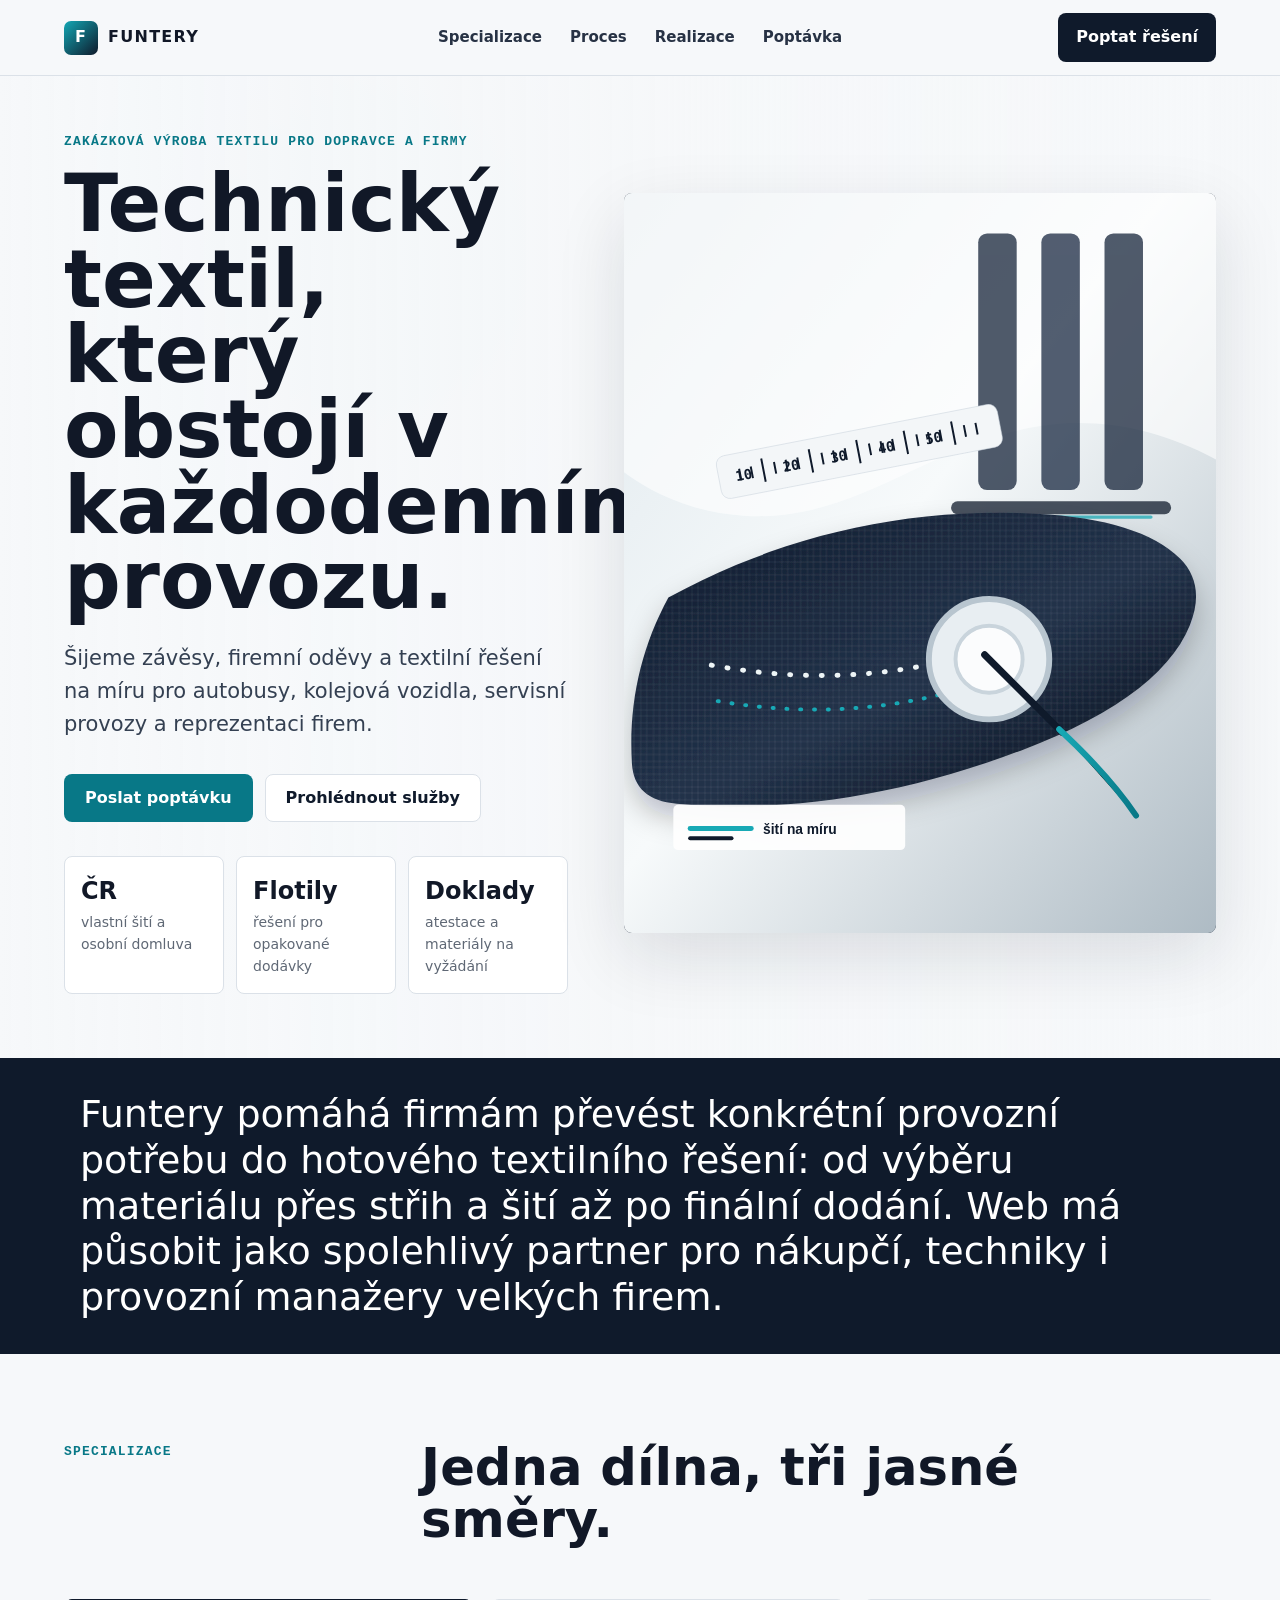
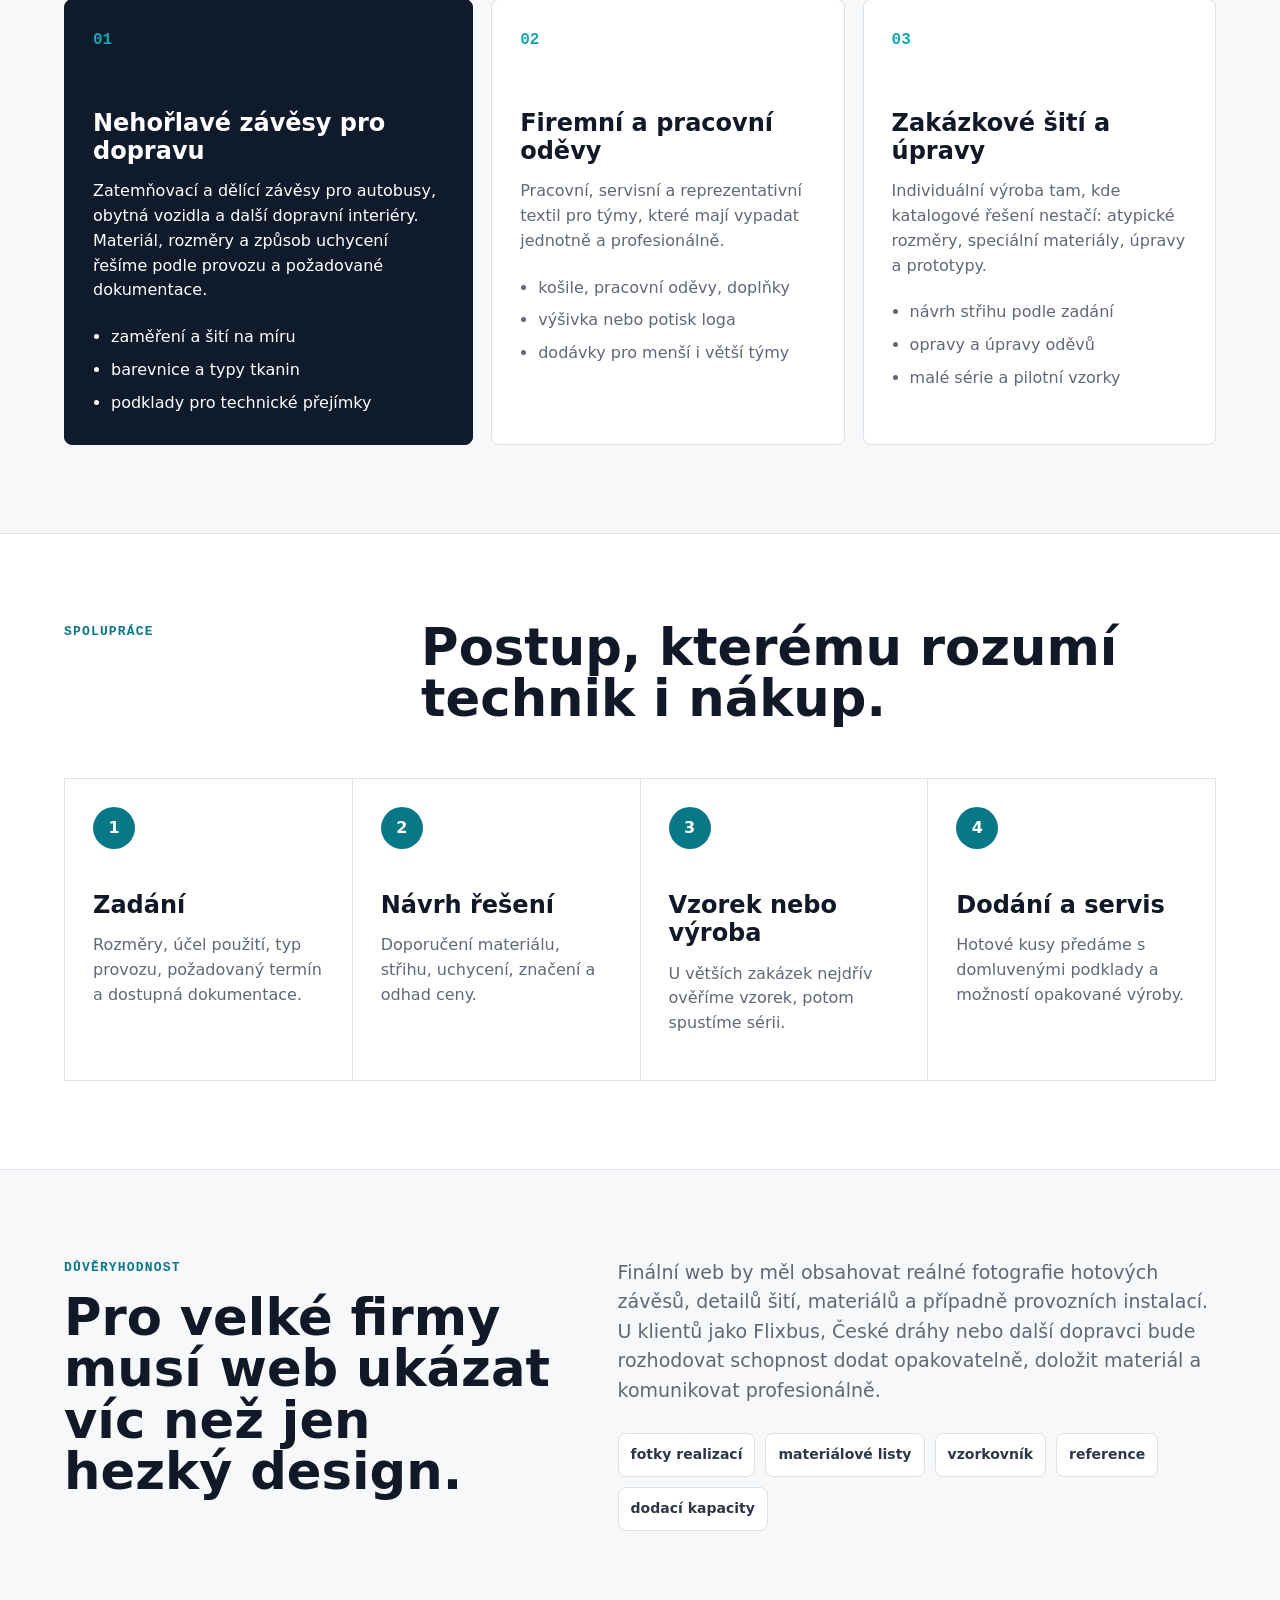
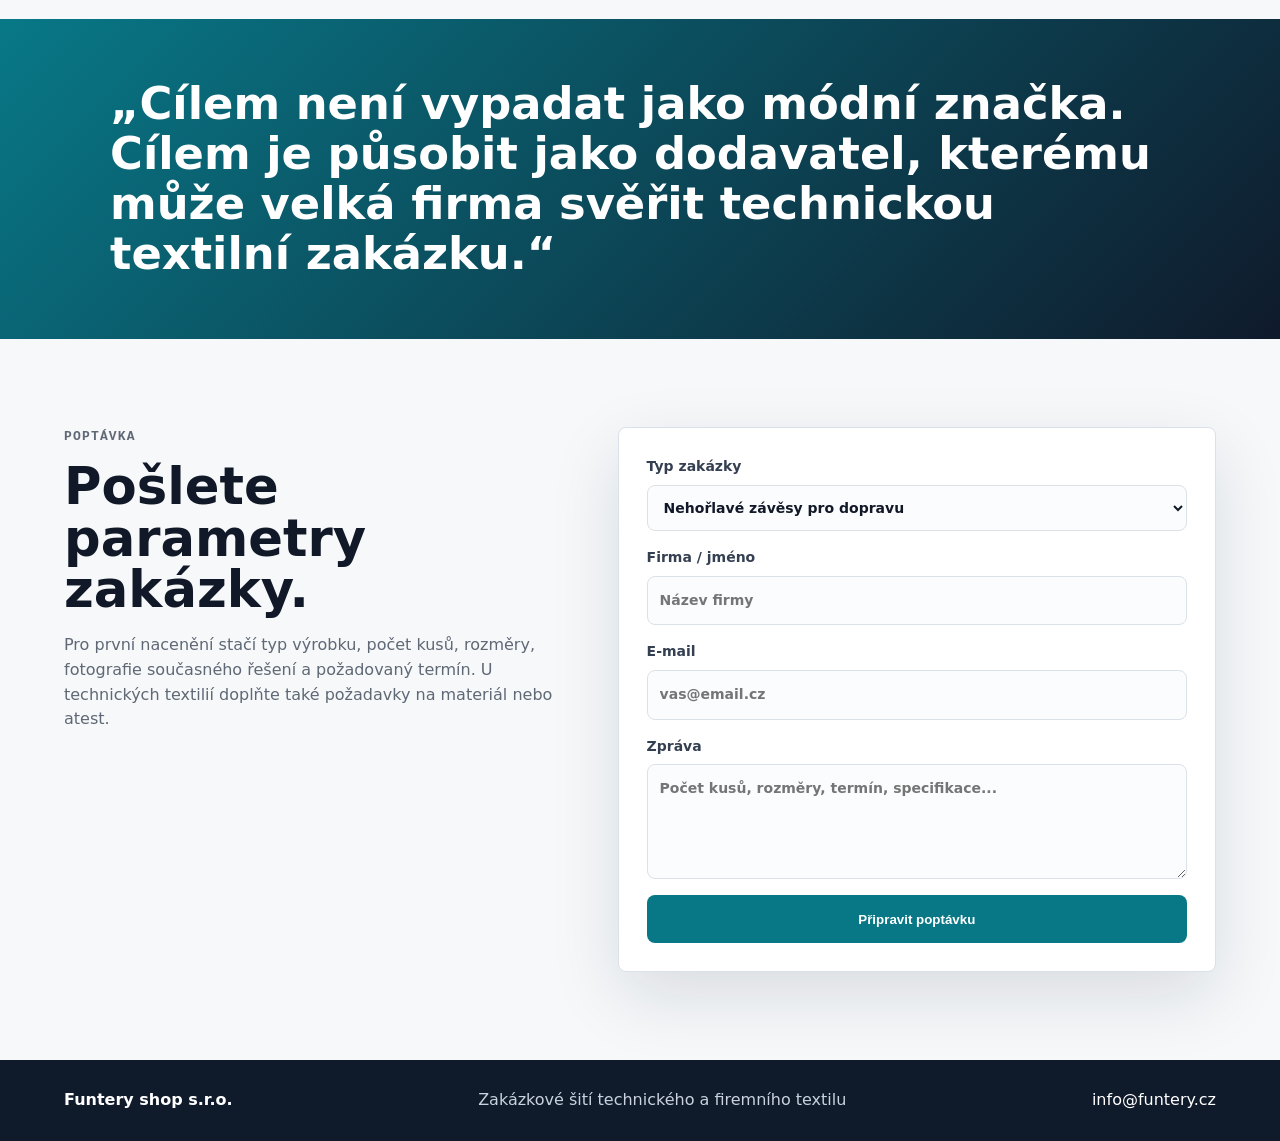
==== index.html @ 542aa6bf "Initial Funtery website prototype" ====
<!doctype html>
<html lang="cs">
  <head>
    <meta charset="utf-8">
    <meta name="viewport" content="width=device-width, initial-scale=1">
    <title>Funtery | Zakázkové šití technického textilu</title>
    <meta name="description" content="Zakázkové šití technického a firemního textilu pro dopravu, provozy a reprezentaci firem. Nehořlavé závěsy, pracovní oděvy, šití na míru a dokumentace k zakázkám.">
    <link rel="stylesheet" href="styles.css">
  </head>
  <body>
    <header class="site-header">
      <a class="brand" href="#top" aria-label="Funtery domů">
        <span class="brand-mark">F</span>
        <span>Funtery</span>
      </a>
      <nav class="nav" aria-label="Hlavní navigace">
        <a href="#specializace">Specializace</a>
        <a href="#proces">Proces</a>
        <a href="#realizace">Realizace</a>
        <a href="#poptavka">Poptávka</a>
      </nav>
      <a class="header-cta" href="#poptavka">Poptat řešení</a>
    </header>

    <main id="top">
      <section class="hero">
        <div class="hero-copy">
          <p class="eyebrow">Zakázková výroba textilu pro dopravce a firmy</p>
          <h1>Technický textil, který obstojí v každodenním provozu.</h1>
          <p class="lead">
            Šijeme závěsy, firemní oděvy a textilní řešení na míru pro autobusy,
            kolejová vozidla, servisní provozy a reprezentaci firem.
          </p>
          <div class="hero-actions">
            <a class="button primary" href="#poptavka">Poslat poptávku</a>
            <a class="button secondary" href="#specializace">Prohlédnout služby</a>
          </div>
          <dl class="proof-strip" aria-label="Hlavní výhody">
            <div>
              <dt>ČR</dt>
              <dd>vlastní šití a osobní domluva</dd>
            </div>
            <div>
              <dt>Flotily</dt>
              <dd>řešení pro opakované dodávky</dd>
            </div>
            <div>
              <dt>Doklady</dt>
              <dd>atestace a materiály na vyžádání</dd>
            </div>
          </dl>
        </div>
        <div class="hero-media" aria-label="Šití technického textilu">
          <img src="assets/hero-technical-textiles.svg" alt="Profesionální šití technického textilu pro dopravní interiéry">
        </div>
      </section>

      <section class="intro">
        <p>
          Funtery pomáhá firmám převést konkrétní provozní potřebu do hotového
          textilního řešení: od výběru materiálu přes střih a šití až po finální
          dodání. Web má působit jako spolehlivý partner pro nákupčí, techniky i
          provozní manažery velkých firem.
        </p>
      </section>

      <section class="section" id="specializace">
        <div class="section-heading">
          <p class="eyebrow">Specializace</p>
          <h2>Jedna dílna, tři jasné směry.</h2>
        </div>
        <div class="service-grid">
          <article class="service-card featured">
            <span class="card-number">01</span>
            <h3>Nehořlavé závěsy pro dopravu</h3>
            <p>
              Zatemňovací a dělící závěsy pro autobusy, obytná vozidla a další
              dopravní interiéry. Materiál, rozměry a způsob uchycení řešíme podle
              provozu a požadované dokumentace.
            </p>
            <ul>
              <li>zaměření a šití na míru</li>
              <li>barevnice a typy tkanin</li>
              <li>podklady pro technické přejímky</li>
            </ul>
          </article>
          <article class="service-card">
            <span class="card-number">02</span>
            <h3>Firemní a pracovní oděvy</h3>
            <p>
              Pracovní, servisní a reprezentativní textil pro týmy, které mají
              vypadat jednotně a profesionálně.
            </p>
            <ul>
              <li>košile, pracovní oděvy, doplňky</li>
              <li>výšivka nebo potisk loga</li>
              <li>dodávky pro menší i větší týmy</li>
            </ul>
          </article>
          <article class="service-card">
            <span class="card-number">03</span>
            <h3>Zakázkové šití a úpravy</h3>
            <p>
              Individuální výroba tam, kde katalogové řešení nestačí: atypické
              rozměry, speciální materiály, úpravy a prototypy.
            </p>
            <ul>
              <li>návrh střihu podle zadání</li>
              <li>opravy a úpravy oděvů</li>
              <li>malé série a pilotní vzorky</li>
            </ul>
          </article>
        </div>
      </section>

      <section class="section process-section" id="proces">
        <div class="section-heading">
          <p class="eyebrow">Spolupráce</p>
          <h2>Postup, kterému rozumí technik i nákup.</h2>
        </div>
        <div class="process">
          <div>
            <span>1</span>
            <h3>Zadání</h3>
            <p>Rozměry, účel použití, typ provozu, požadovaný termín a dostupná dokumentace.</p>
          </div>
          <div>
            <span>2</span>
            <h3>Návrh řešení</h3>
            <p>Doporučení materiálu, střihu, uchycení, značení a odhad ceny.</p>
          </div>
          <div>
            <span>3</span>
            <h3>Vzorek nebo výroba</h3>
            <p>U větších zakázek nejdřív ověříme vzorek, potom spustíme sérii.</p>
          </div>
          <div>
            <span>4</span>
            <h3>Dodání a servis</h3>
            <p>Hotové kusy předáme s domluvenými podklady a možností opakované výroby.</p>
          </div>
        </div>
      </section>

      <section class="section split" id="realizace">
        <div>
          <p class="eyebrow">Důvěryhodnost</p>
          <h2>Pro velké firmy musí web ukázat víc než jen hezký design.</h2>
        </div>
        <div class="credibility-list">
          <p>
            Finální web by měl obsahovat reálné fotografie hotových závěsů,
            detailů šití, materiálů a případně provozních instalací. U klientů jako
            Flixbus, České dráhy nebo další dopravci bude rozhodovat schopnost
            dodat opakovatelně, doložit materiál a komunikovat profesionálně.
          </p>
          <div class="badges" aria-label="Navržené důkazní prvky">
            <span>fotky realizací</span>
            <span>materiálové listy</span>
            <span>vzorkovník</span>
            <span>reference</span>
            <span>dodací kapacity</span>
          </div>
        </div>
      </section>

      <section class="quote-band">
        <p>„Cílem není vypadat jako módní značka. Cílem je působit jako dodavatel, kterému může velká firma svěřit technickou textilní zakázku.“</p>
      </section>

      <section class="section contact-section" id="poptavka">
        <div>
          <p class="eyebrow">Poptávka</p>
          <h2>Pošlete parametry zakázky.</h2>
          <p>
            Pro první nacenění stačí typ výrobku, počet kusů, rozměry, fotografie
            současného řešení a požadovaný termín. U technických textilií doplňte
            také požadavky na materiál nebo atest.
          </p>
        </div>
        <form class="inquiry-form">
          <label>
            Typ zakázky
            <select>
              <option>Nehořlavé závěsy pro dopravu</option>
              <option>Firemní a pracovní oděvy</option>
              <option>Zakázkové šití</option>
            </select>
          </label>
          <label>
            Firma / jméno
            <input type="text" placeholder="Název firmy">
          </label>
          <label>
            E-mail
            <input type="email" placeholder="vas@email.cz">
          </label>
          <label>
            Zpráva
            <textarea rows="4" placeholder="Počet kusů, rozměry, termín, specifikace..."></textarea>
          </label>
          <button class="button primary" type="button">Připravit poptávku</button>
        </form>
      </section>
    </main>

    <footer class="footer">
      <strong>Funtery shop s.r.o.</strong>
      <span>Zakázkové šití technického a firemního textilu</span>
      <a href="mailto:info@funtery.cz">info@funtery.cz</a>
    </footer>
  </body>
</html>
---- styles.css ----
:root {
  --ink: #111827;
  --muted: #5f6875;
  --line: #dbe1e8;
  --paper: #f6f8fa;
  --white: #ffffff;
  --teal: #13a7b4;
  --teal-dark: #087887;
  --amber: #d5893f;
  --navy: #0f1a2b;
  --radius: 8px;
  --shadow: 0 24px 70px rgba(16, 24, 40, 0.12);
}

* {
  box-sizing: border-box;
}

html {
  scroll-behavior: smooth;
}

body {
  margin: 0;
  color: var(--ink);
  background: var(--paper);
  font-family: Inter, ui-sans-serif, system-ui, -apple-system, BlinkMacSystemFont, "Segoe UI", sans-serif;
  line-height: 1.55;
}

a {
  color: inherit;
  text-decoration: none;
}

.site-header {
  position: sticky;
  top: 0;
  z-index: 20;
  display: grid;
  grid-template-columns: 1fr auto 1fr;
  align-items: center;
  gap: 24px;
  min-height: 76px;
  padding: 0 5vw;
  background: rgba(246, 248, 250, 0.92);
  border-bottom: 1px solid var(--line);
  backdrop-filter: blur(16px);
}

.brand,
.nav,
.header-cta {
  display: inline-flex;
  align-items: center;
}

.brand {
  gap: 10px;
  font-weight: 800;
  letter-spacing: 0.08em;
  text-transform: uppercase;
}

.brand-mark {
  display: grid;
  place-items: center;
  width: 34px;
  height: 34px;
  color: var(--white);
  background: linear-gradient(135deg, var(--teal), var(--navy));
  border-radius: 7px;
  font-weight: 900;
}

.nav {
  gap: 28px;
  color: #273244;
  font-size: 15px;
  font-weight: 650;
}

.header-cta {
  justify-self: end;
  padding: 12px 18px;
  color: var(--white);
  background: var(--navy);
  border-radius: var(--radius);
  font-weight: 750;
}

.hero {
  display: grid;
  grid-template-columns: minmax(0, 0.92fr) minmax(420px, 1.08fr);
  gap: 56px;
  align-items: center;
  min-height: calc(100vh - 76px);
  padding: 56px 5vw 64px;
  background:
    linear-gradient(90deg, rgba(246, 248, 250, 1) 0%, rgba(246, 248, 250, 0.88) 52%, rgba(246, 248, 250, 0.45) 100%),
    radial-gradient(circle at 18% 18%, rgba(19, 167, 180, 0.14), transparent 28%);
}

.hero-copy {
  max-width: 720px;
}

.eyebrow {
  margin: 0 0 14px;
  color: var(--teal-dark);
  font-family: "SFMono-Regular", Consolas, monospace;
  font-size: 13px;
  font-weight: 800;
  letter-spacing: 0.09em;
  text-transform: uppercase;
}

h1,
h2,
h3,
p {
  margin-top: 0;
}

h1 {
  margin-bottom: 24px;
  max-width: 760px;
  font-size: clamp(48px, 6.2vw, 92px);
  line-height: 0.95;
  letter-spacing: 0;
}

h2 {
  margin-bottom: 18px;
  font-size: clamp(34px, 4vw, 60px);
  line-height: 1;
  letter-spacing: 0;
}

h3 {
  margin-bottom: 14px;
  font-size: 24px;
  line-height: 1.18;
}

.lead {
  max-width: 620px;
  color: #344052;
  font-size: 21px;
}

.hero-actions {
  display: flex;
  flex-wrap: wrap;
  gap: 12px;
  margin: 34px 0;
}

.button {
  display: inline-flex;
  align-items: center;
  justify-content: center;
  min-height: 48px;
  padding: 0 20px;
  border: 1px solid transparent;
  border-radius: var(--radius);
  font-weight: 800;
  cursor: pointer;
}

.button.primary {
  color: var(--white);
  background: var(--teal-dark);
}

.button.secondary {
  color: var(--navy);
  background: var(--white);
  border-color: var(--line);
}

.proof-strip {
  display: grid;
  grid-template-columns: repeat(3, 1fr);
  gap: 12px;
  margin: 0;
}

.proof-strip div {
  padding: 16px;
  background: var(--white);
  border: 1px solid var(--line);
  border-radius: var(--radius);
}

.proof-strip dt {
  font-size: 24px;
  font-weight: 900;
}

.proof-strip dd {
  margin: 2px 0 0;
  color: var(--muted);
  font-size: 14px;
}

.hero-media {
  overflow: hidden;
  aspect-ratio: 4 / 5;
  min-height: 620px;
  background: var(--navy);
  border-radius: var(--radius);
  box-shadow: var(--shadow);
}

.hero-media img {
  width: 100%;
  height: 100%;
  object-fit: cover;
}

.intro {
  padding: 34px 5vw;
  color: var(--white);
  background: var(--navy);
}

.intro p {
  max-width: 1120px;
  margin: 0 auto;
  font-size: clamp(22px, 3vw, 38px);
  line-height: 1.2;
}

.section {
  padding: 88px 5vw;
}

.section-heading {
  display: grid;
  grid-template-columns: minmax(160px, 0.28fr) minmax(0, 0.72fr);
  gap: 48px;
  align-items: start;
  margin-bottom: 36px;
}

.service-grid {
  display: grid;
  grid-template-columns: 1.1fr 0.95fr 0.95fr;
  gap: 18px;
}

.service-card {
  min-height: 430px;
  padding: 28px;
  background: var(--white);
  border: 1px solid var(--line);
  border-radius: var(--radius);
}

.service-card.featured {
  color: var(--white);
  background: var(--navy);
  border-color: var(--navy);
}

.card-number {
  display: block;
  margin-bottom: 56px;
  color: var(--teal);
  font-family: "SFMono-Regular", Consolas, monospace;
  font-weight: 800;
}

.service-card p {
  color: inherit;
}

.service-card:not(.featured) p,
.service-card:not(.featured) li {
  color: var(--muted);
}

ul {
  display: grid;
  gap: 8px;
  margin: 22px 0 0;
  padding-left: 18px;
}

.process-section {
  background: var(--white);
  border-block: 1px solid var(--line);
}

.process {
  display: grid;
  grid-template-columns: repeat(4, 1fr);
  gap: 1px;
  background: var(--line);
  border: 1px solid var(--line);
}

.process div {
  min-height: 260px;
  padding: 28px;
  background: var(--white);
}

.process span {
  display: inline-grid;
  place-items: center;
  width: 42px;
  height: 42px;
  margin-bottom: 42px;
  color: var(--white);
  background: var(--teal-dark);
  border-radius: 50%;
  font-weight: 900;
}

.process p,
.credibility-list p,
.contact-section p {
  color: var(--muted);
}

.split,
.contact-section {
  display: grid;
  grid-template-columns: 0.9fr 1.1fr;
  gap: 64px;
  align-items: start;
}

.credibility-list {
  font-size: 19px;
}

.badges {
  display: flex;
  flex-wrap: wrap;
  gap: 10px;
  margin-top: 28px;
}

.badges span {
  padding: 10px 12px;
  background: var(--white);
  border: 1px solid var(--line);
  border-radius: var(--radius);
  color: #2d3748;
  font-size: 14px;
  font-weight: 750;
}

.quote-band {
  padding: 60px 5vw;
  color: var(--white);
  background: linear-gradient(135deg, var(--teal-dark), var(--navy));
}

.quote-band p {
  max-width: 1060px;
  margin: 0 auto;
  font-size: clamp(26px, 3.5vw, 52px);
  line-height: 1.12;
  font-weight: 850;
}

.contact-section {
  background: var(--paper);
}

.inquiry-form {
  display: grid;
  gap: 16px;
  padding: 28px;
  background: var(--white);
  border: 1px solid var(--line);
  border-radius: var(--radius);
  box-shadow: var(--shadow);
}

label {
  display: grid;
  gap: 7px;
  color: #344052;
  font-size: 14px;
  font-weight: 800;
}

input,
select,
textarea {
  width: 100%;
  padding: 13px 12px;
  color: var(--ink);
  background: #fbfcfd;
  border: 1px solid var(--line);
  border-radius: var(--radius);
  font: inherit;
}

textarea {
  resize: vertical;
}

.footer {
  display: flex;
  flex-wrap: wrap;
  gap: 18px;
  justify-content: space-between;
  padding: 28px 5vw;
  color: var(--white);
  background: var(--navy);
}

.footer span {
  color: #c9d3df;
}

@media (max-width: 980px) {
  .site-header {
    grid-template-columns: 1fr auto;
  }

  .nav {
    display: none;
  }

  .hero,
  .section-heading,
  .split,
  .contact-section {
    grid-template-columns: 1fr;
  }

  .hero {
    gap: 32px;
    min-height: auto;
  }

  .hero-media {
    min-height: 420px;
  }

  .service-grid,
  .process {
    grid-template-columns: 1fr;
  }

  .service-card,
  .process div {
    min-height: auto;
  }

  .card-number,
  .process span {
    margin-bottom: 28px;
  }
}

@media (max-width: 640px) {
  .site-header {
    min-height: 68px;
    padding: 0 18px;
  }

  .brand {
    letter-spacing: 0.04em;
  }

  .header-cta {
    padding: 10px 12px;
    font-size: 13px;
  }

  .hero,
  .section,
  .intro,
  .quote-band,
  .footer {
    padding-inline: 18px;
  }

  .proof-strip {
    grid-template-columns: 1fr;
  }

  .hero-media {
    min-height: 320px;
    aspect-ratio: 1 / 1;
  }

  .hero-actions {
    display: grid;
  }

  h1 {
    font-size: 48px;
  }
}
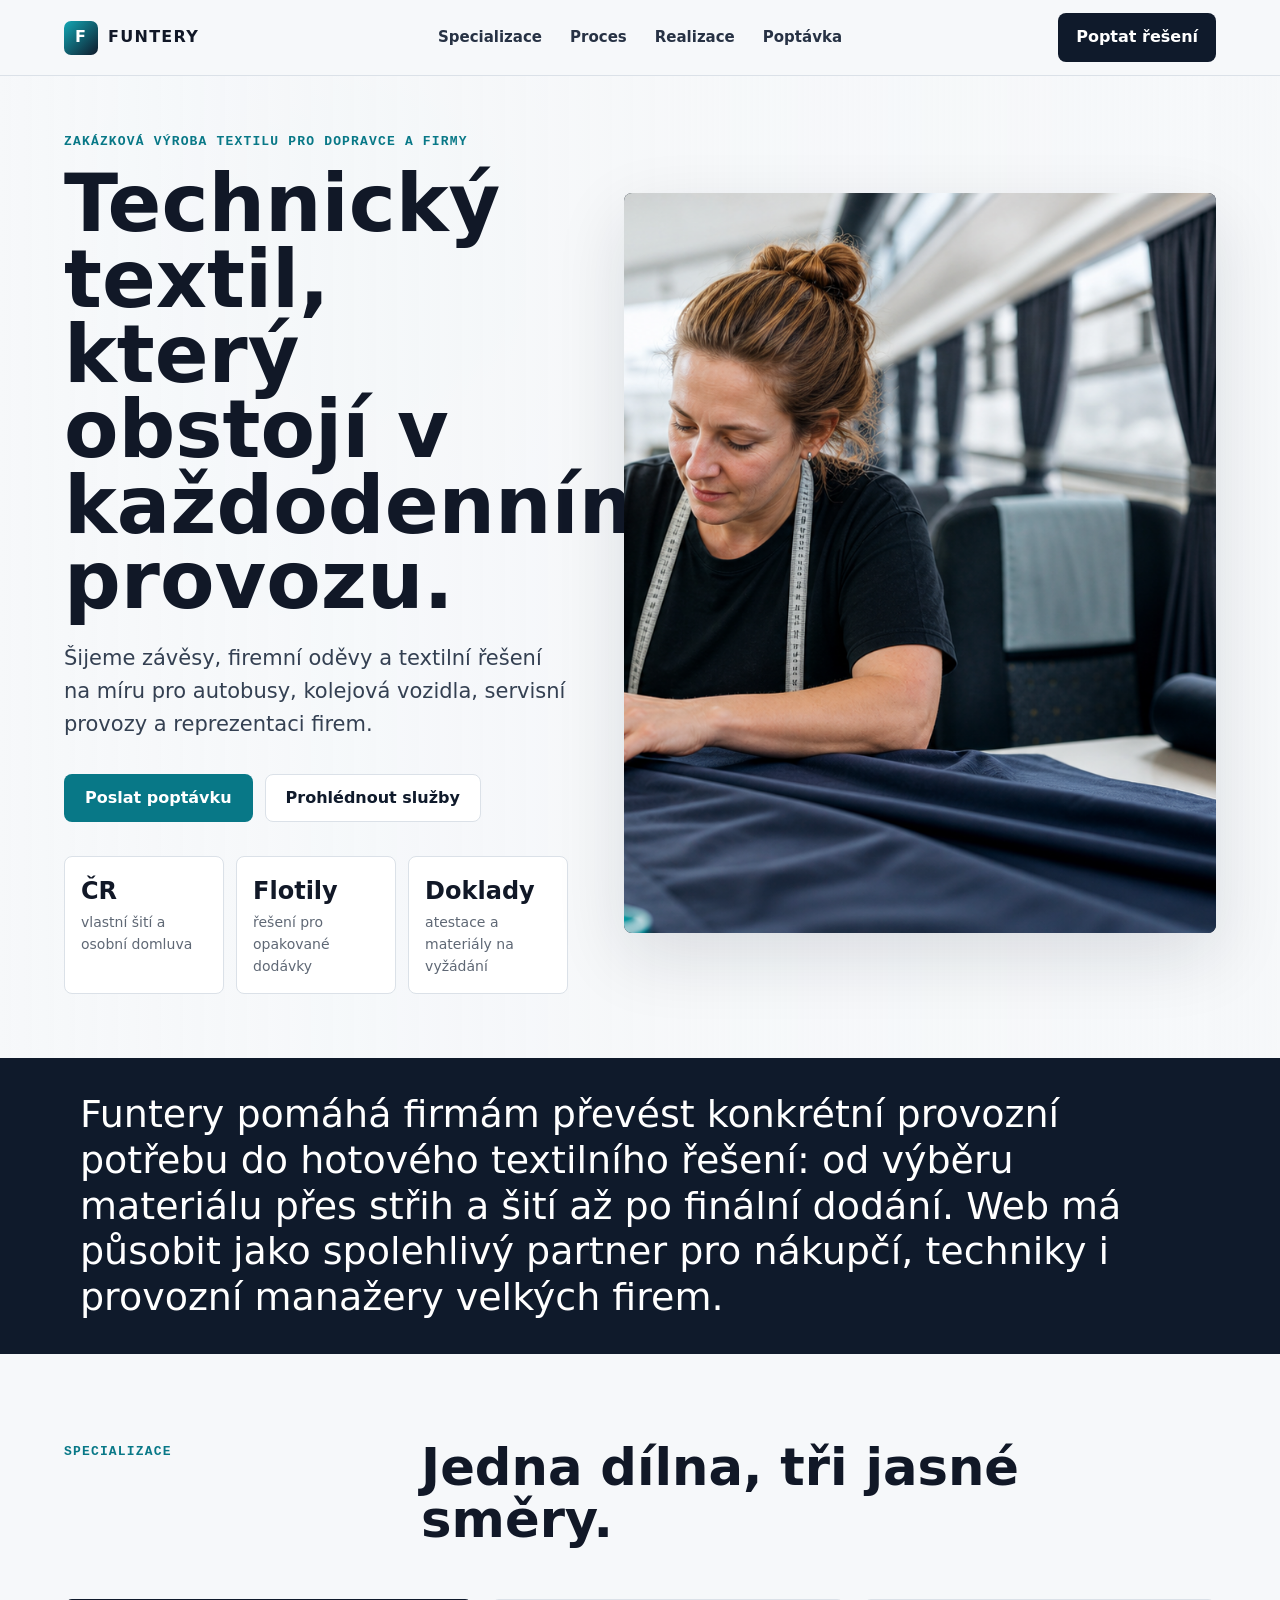
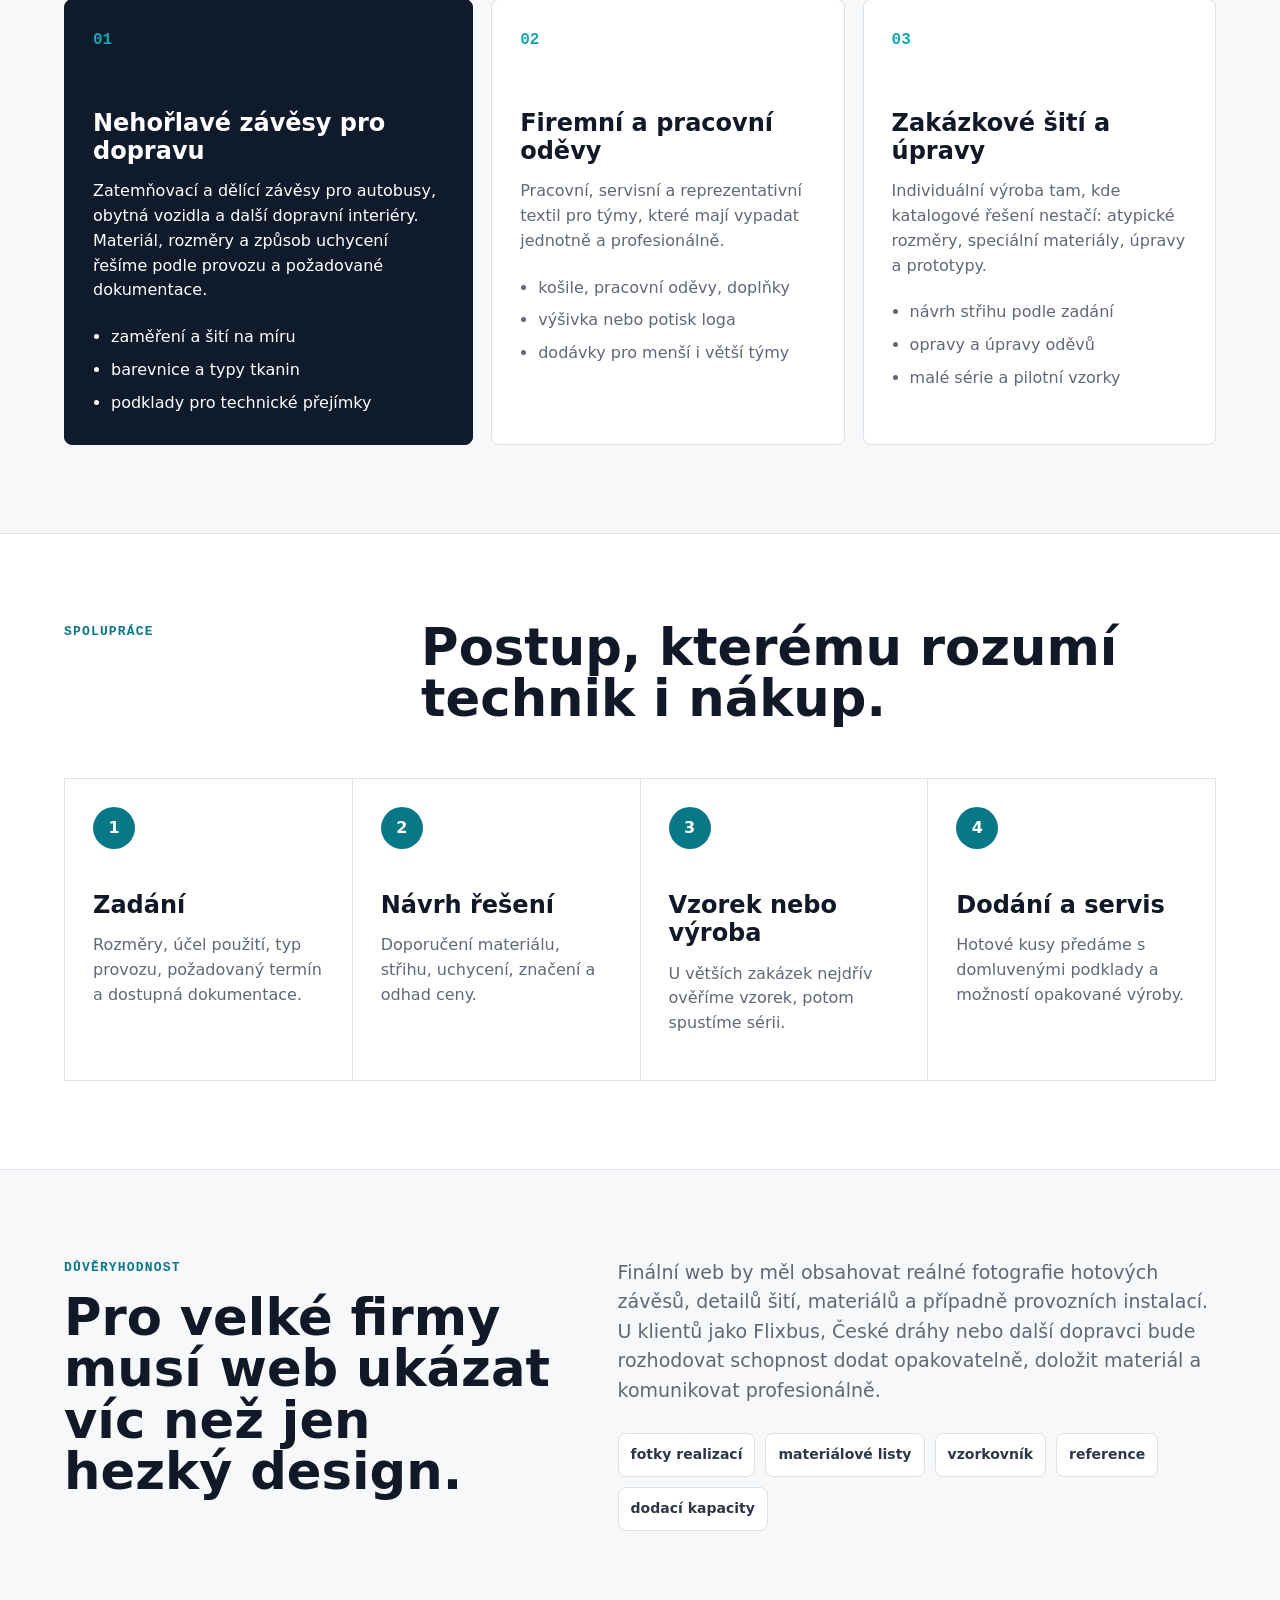
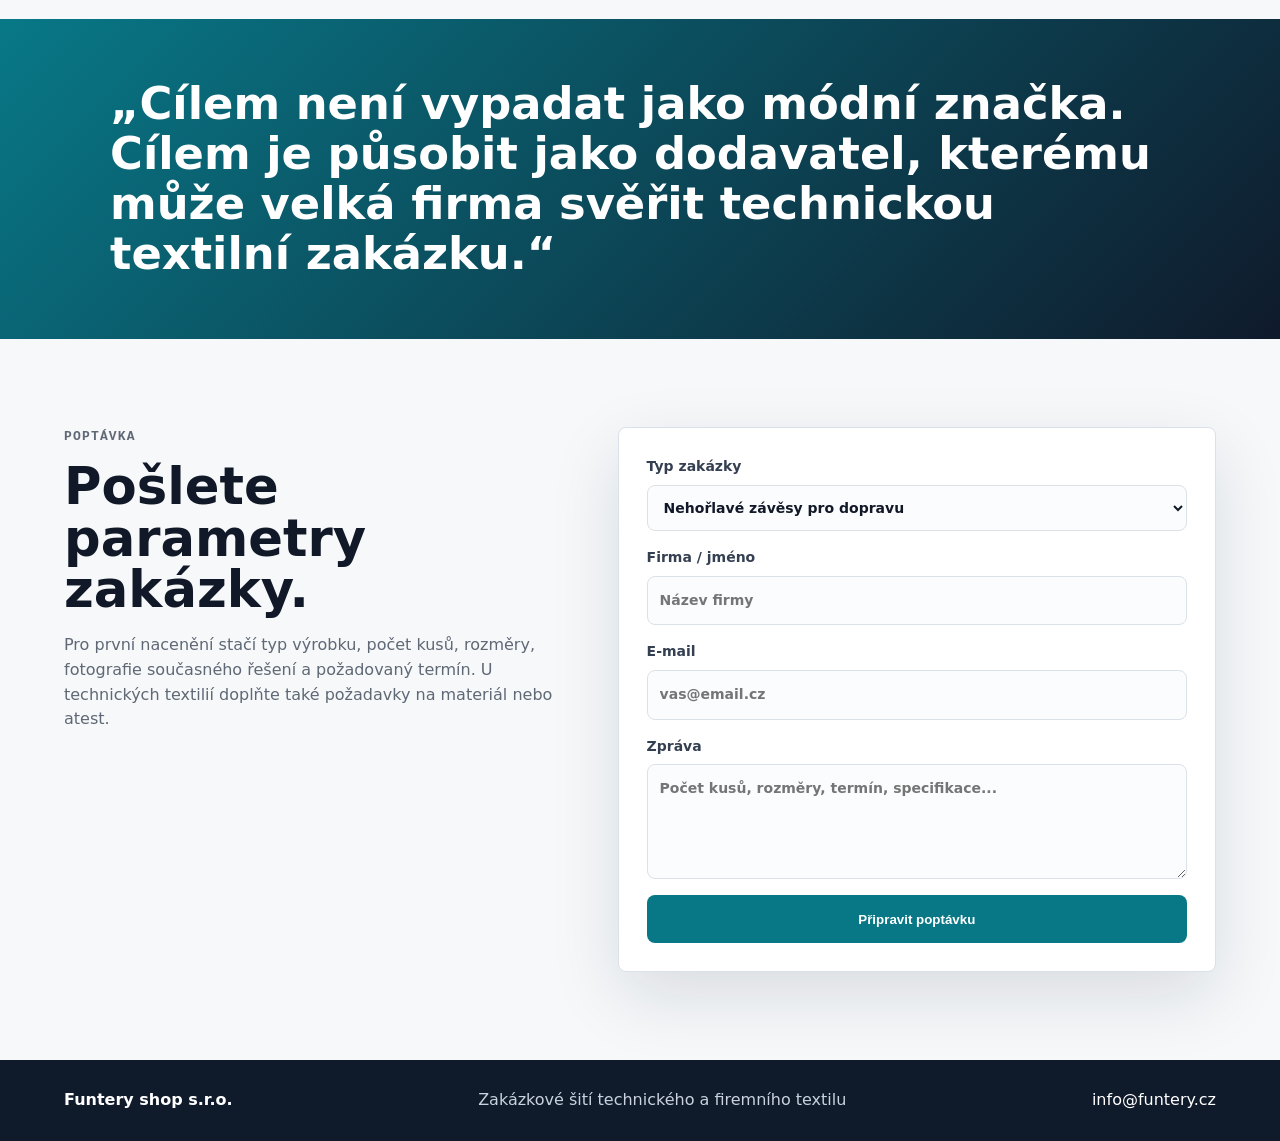
==== commit 70ee0c0e: "Use PNG hero asset" ====
--- a/index.html
+++ b/index.html
@@ -51,7 +51,7 @@
           </dl>
         </div>
         <div class="hero-media" aria-label="Šití technického textilu">
-          <img src="assets/hero-technical-textiles.svg" alt="Profesionální šití technického textilu pro dopravní interiéry">
+          <img src="assets/hero-technical-textiles.png" alt="Profesionální šití technického textilu pro dopravní interiéry">
         </div>
       </section>
 
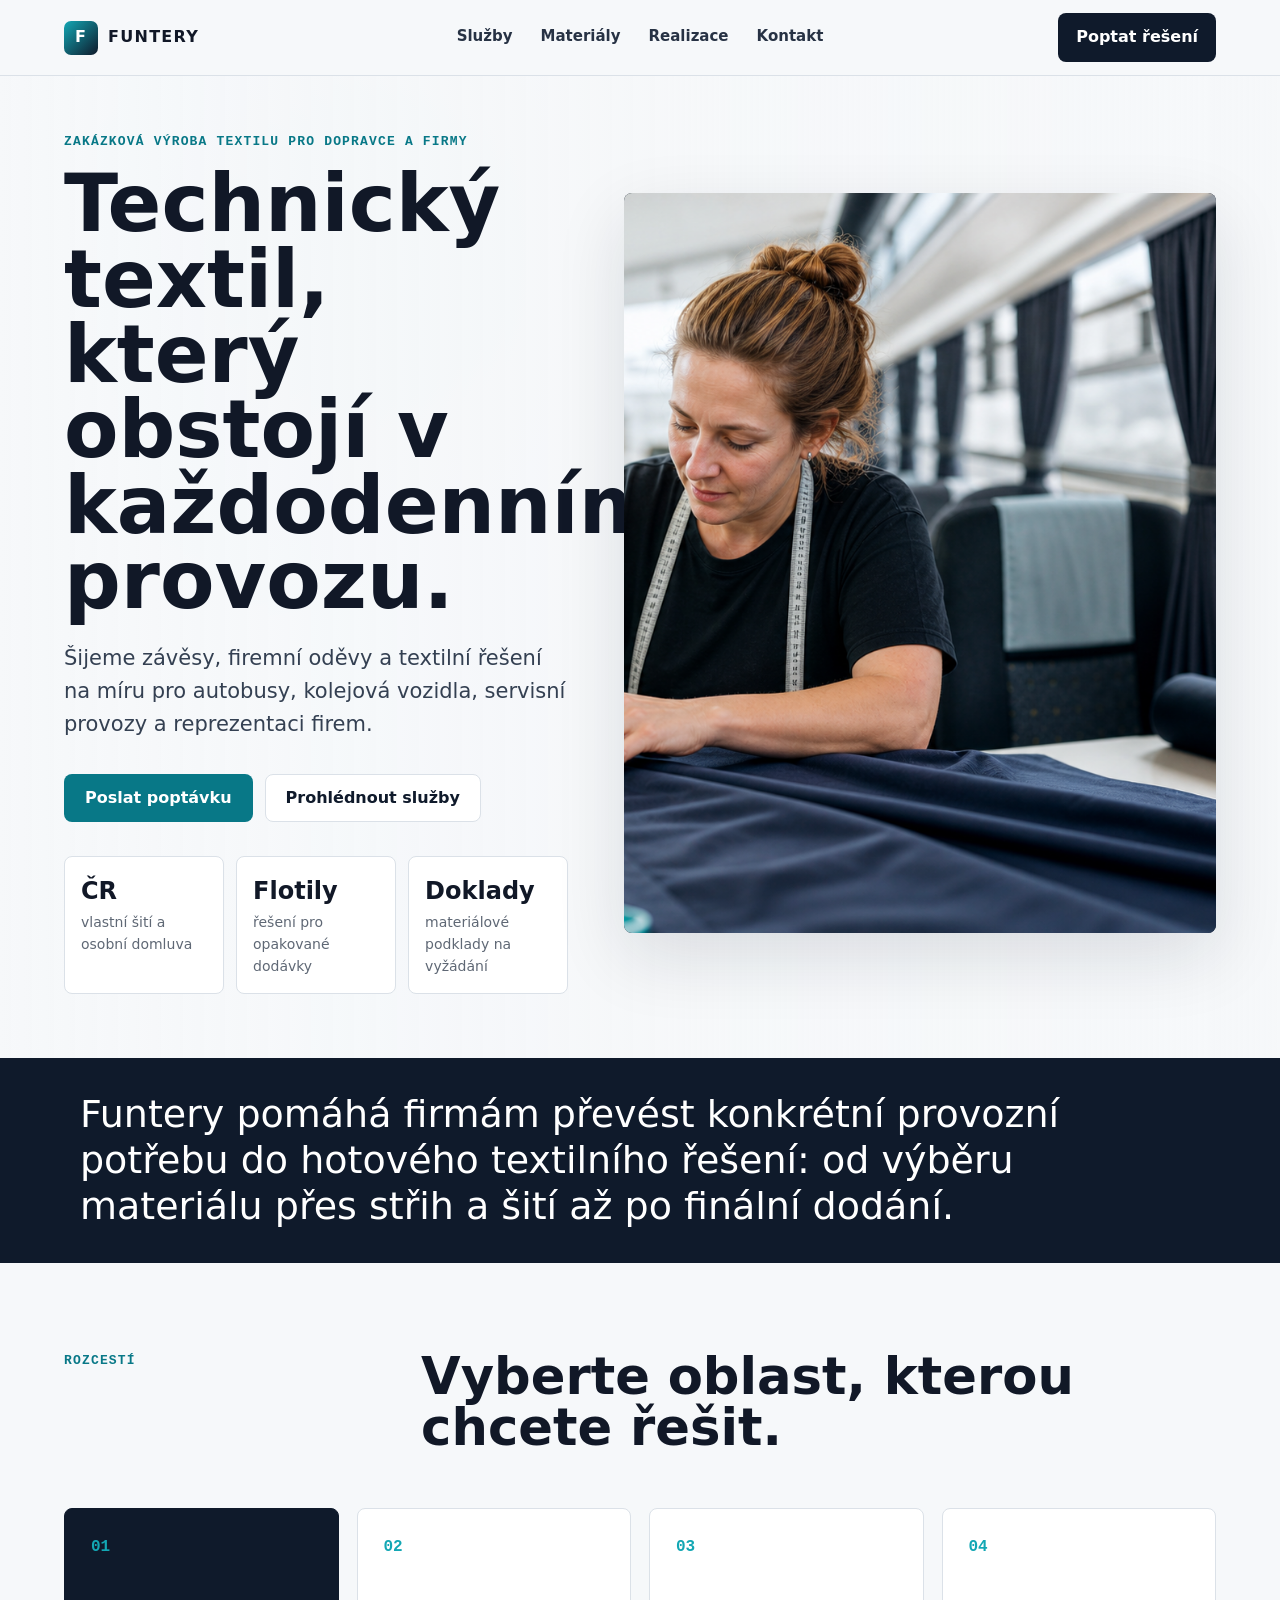
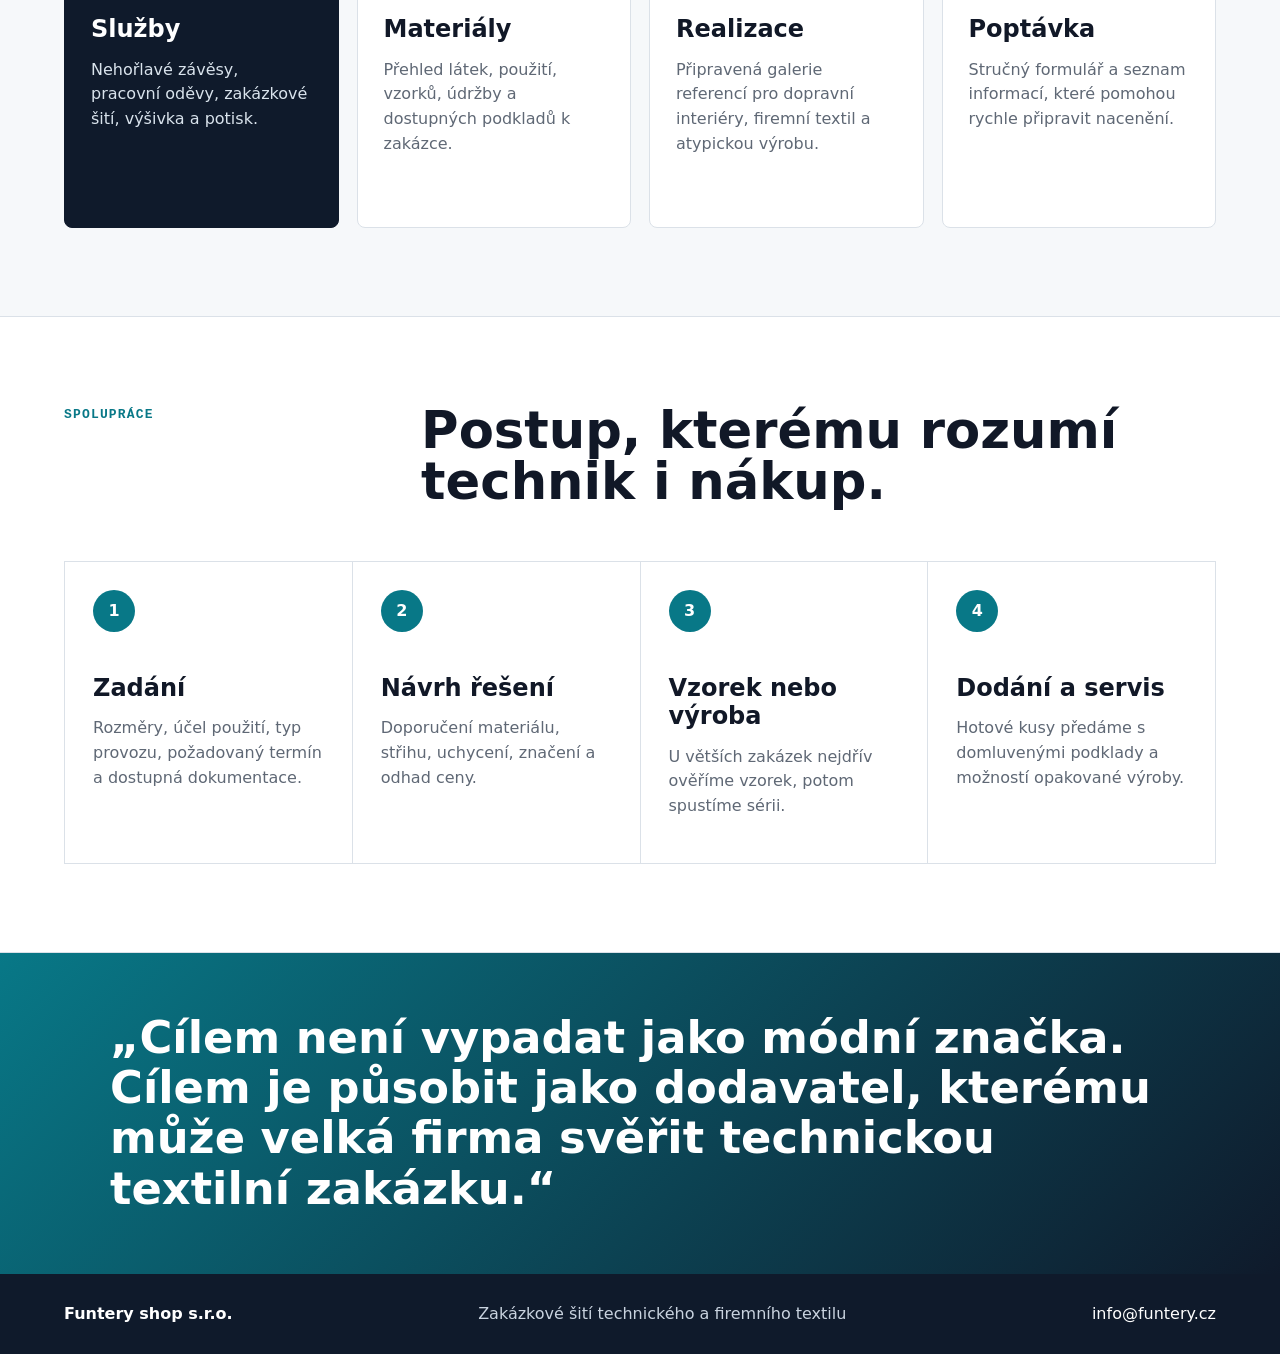
==== commit 592ee34d: "Convert site to multipage structure" ====
--- a/index.html
+++ b/index.html
@@ -3,26 +3,26 @@
   <head>
     <meta charset="utf-8">
     <meta name="viewport" content="width=device-width, initial-scale=1">
-    <title>Funtery | Zakázkové šití technického textilu</title>
-    <meta name="description" content="Zakázkové šití technického a firemního textilu pro dopravu, provozy a reprezentaci firem. Nehořlavé závěsy, pracovní oděvy, šití na míru a dokumentace k zakázkám.">
+    <title>Funtery | Technický a firemní textil na míru</title>
+    <meta name="description" content="Zakázkové šití technického a firemního textilu pro dopravu, provozy a reprezentaci firem. Nehořlavé závěsy, pracovní oděvy, materiály a realizace.">
     <link rel="stylesheet" href="styles.css">
   </head>
   <body>
     <header class="site-header">
-      <a class="brand" href="#top" aria-label="Funtery domů">
+      <a class="brand" href="index.html" aria-label="Funtery domů">
         <span class="brand-mark">F</span>
         <span>Funtery</span>
       </a>
       <nav class="nav" aria-label="Hlavní navigace">
-        <a href="#specializace">Specializace</a>
-        <a href="#proces">Proces</a>
-        <a href="#realizace">Realizace</a>
-        <a href="#poptavka">Poptávka</a>
+        <a href="sluzby.html">Služby</a>
+        <a href="materialy.html">Materiály</a>
+        <a href="realizace.html">Realizace</a>
+        <a href="kontakt.html">Kontakt</a>
       </nav>
-      <a class="header-cta" href="#poptavka">Poptat řešení</a>
+      <a class="header-cta" href="kontakt.html">Poptat řešení</a>
     </header>
 
-    <main id="top">
+    <main>
       <section class="hero">
         <div class="hero-copy">
           <p class="eyebrow">Zakázková výroba textilu pro dopravce a firmy</p>
@@ -32,8 +32,8 @@
             kolejová vozidla, servisní provozy a reprezentaci firem.
           </p>
           <div class="hero-actions">
-            <a class="button primary" href="#poptavka">Poslat poptávku</a>
-            <a class="button secondary" href="#specializace">Prohlédnout služby</a>
+            <a class="button primary" href="kontakt.html">Poslat poptávku</a>
+            <a class="button secondary" href="sluzby.html">Prohlédnout služby</a>
           </div>
           <dl class="proof-strip" aria-label="Hlavní výhody">
             <div>
@@ -46,7 +46,7 @@
             </div>
             <div>
               <dt>Doklady</dt>
-              <dd>atestace a materiály na vyžádání</dd>
+              <dd>materiálové podklady na vyžádání</dd>
             </div>
           </dl>
         </div>
@@ -59,61 +59,40 @@
         <p>
           Funtery pomáhá firmám převést konkrétní provozní potřebu do hotového
           textilního řešení: od výběru materiálu přes střih a šití až po finální
-          dodání. Web má působit jako spolehlivý partner pro nákupčí, techniky i
-          provozní manažery velkých firem.
+          dodání.
         </p>
       </section>
 
-      <section class="section" id="specializace">
+      <section class="section">
         <div class="section-heading">
-          <p class="eyebrow">Specializace</p>
-          <h2>Jedna dílna, tři jasné směry.</h2>
+          <p class="eyebrow">Rozcestí</p>
+          <h2>Vyberte oblast, kterou chcete řešit.</h2>
         </div>
-        <div class="service-grid">
-          <article class="service-card featured">
+        <div class="link-grid">
+          <a class="link-card featured" href="sluzby.html">
             <span class="card-number">01</span>
-            <h3>Nehořlavé závěsy pro dopravu</h3>
-            <p>
-              Zatemňovací a dělící závěsy pro autobusy, obytná vozidla a další
-              dopravní interiéry. Materiál, rozměry a způsob uchycení řešíme podle
-              provozu a požadované dokumentace.
-            </p>
-            <ul>
-              <li>zaměření a šití na míru</li>
-              <li>barevnice a typy tkanin</li>
-              <li>podklady pro technické přejímky</li>
-            </ul>
-          </article>
-          <article class="service-card">
+            <h3>Služby</h3>
+            <p>Nehořlavé závěsy, pracovní oděvy, zakázkové šití, výšivka a potisk.</p>
+          </a>
+          <a class="link-card" href="materialy.html">
             <span class="card-number">02</span>
-            <h3>Firemní a pracovní oděvy</h3>
-            <p>
-              Pracovní, servisní a reprezentativní textil pro týmy, které mají
-              vypadat jednotně a profesionálně.
-            </p>
-            <ul>
-              <li>košile, pracovní oděvy, doplňky</li>
-              <li>výšivka nebo potisk loga</li>
-              <li>dodávky pro menší i větší týmy</li>
-            </ul>
-          </article>
-          <article class="service-card">
+            <h3>Materiály</h3>
+            <p>Přehled látek, použití, vzorků, údržby a dostupných podkladů k zakázce.</p>
+          </a>
+          <a class="link-card" href="realizace.html">
             <span class="card-number">03</span>
-            <h3>Zakázkové šití a úpravy</h3>
-            <p>
-              Individuální výroba tam, kde katalogové řešení nestačí: atypické
-              rozměry, speciální materiály, úpravy a prototypy.
-            </p>
-            <ul>
-              <li>návrh střihu podle zadání</li>
-              <li>opravy a úpravy oděvů</li>
-              <li>malé série a pilotní vzorky</li>
-            </ul>
-          </article>
+            <h3>Realizace</h3>
+            <p>Připravená galerie referencí pro dopravní interiéry, firemní textil a atypickou výrobu.</p>
+          </a>
+          <a class="link-card" href="kontakt.html">
+            <span class="card-number">04</span>
+            <h3>Poptávka</h3>
+            <p>Stručný formulář a seznam informací, které pomohou rychle připravit nacenění.</p>
+          </a>
         </div>
       </section>
 
-      <section class="section process-section" id="proces">
+      <section class="section process-section">
         <div class="section-heading">
           <p class="eyebrow">Spolupráce</p>
           <h2>Postup, kterému rozumí technik i nákup.</h2>
@@ -142,65 +121,8 @@
         </div>
       </section>
 
-      <section class="section split" id="realizace">
-        <div>
-          <p class="eyebrow">Důvěryhodnost</p>
-          <h2>Pro velké firmy musí web ukázat víc než jen hezký design.</h2>
-        </div>
-        <div class="credibility-list">
-          <p>
-            Finální web by měl obsahovat reálné fotografie hotových závěsů,
-            detailů šití, materiálů a případně provozních instalací. U klientů jako
-            Flixbus, České dráhy nebo další dopravci bude rozhodovat schopnost
-            dodat opakovatelně, doložit materiál a komunikovat profesionálně.
-          </p>
-          <div class="badges" aria-label="Navržené důkazní prvky">
-            <span>fotky realizací</span>
-            <span>materiálové listy</span>
-            <span>vzorkovník</span>
-            <span>reference</span>
-            <span>dodací kapacity</span>
-          </div>
-        </div>
-      </section>
-
       <section class="quote-band">
         <p>„Cílem není vypadat jako módní značka. Cílem je působit jako dodavatel, kterému může velká firma svěřit technickou textilní zakázku.“</p>
-      </section>
-
-      <section class="section contact-section" id="poptavka">
-        <div>
-          <p class="eyebrow">Poptávka</p>
-          <h2>Pošlete parametry zakázky.</h2>
-          <p>
-            Pro první nacenění stačí typ výrobku, počet kusů, rozměry, fotografie
-            současného řešení a požadovaný termín. U technických textilií doplňte
-            také požadavky na materiál nebo atest.
-          </p>
-        </div>
-        <form class="inquiry-form">
-          <label>
-            Typ zakázky
-            <select>
-              <option>Nehořlavé závěsy pro dopravu</option>
-              <option>Firemní a pracovní oděvy</option>
-              <option>Zakázkové šití</option>
-            </select>
-          </label>
-          <label>
-            Firma / jméno
-            <input type="text" placeholder="Název firmy">
-          </label>
-          <label>
-            E-mail
-            <input type="email" placeholder="vas@email.cz">
-          </label>
-          <label>
-            Zpráva
-            <textarea rows="4" placeholder="Počet kusů, rozměry, termín, specifikace..."></textarea>
-          </label>
-          <button class="button primary" type="button">Připravit poptávku</button>
-        </form>
       </section>
     </main>
 
--- a/styles.css
+++ b/styles.css
@@ -80,6 +80,17 @@
   font-weight: 650;
 }
 
+.nav a {
+  padding: 6px 0;
+  border-bottom: 2px solid transparent;
+}
+
+.nav a:hover,
+.nav a.active {
+  color: var(--teal-dark);
+  border-bottom-color: var(--teal);
+}
+
 .header-cta {
   justify-self: end;
   padding: 12px 18px;
@@ -219,6 +230,22 @@
   object-fit: cover;
 }
 
+.page-hero {
+  padding: 96px 5vw 72px;
+  background:
+    linear-gradient(135deg, rgba(19, 167, 180, 0.10), transparent 34%),
+    var(--paper);
+  border-bottom: 1px solid var(--line);
+}
+
+.page-hero h1 {
+  max-width: 980px;
+}
+
+.page-hero .lead {
+  max-width: 780px;
+}
+
 .intro {
   padding: 34px 5vw;
   color: var(--white);
@@ -250,12 +277,52 @@
   gap: 18px;
 }
 
+.link-grid {
+  display: grid;
+  grid-template-columns: repeat(4, 1fr);
+  gap: 18px;
+}
+
 .service-card {
   min-height: 430px;
   padding: 28px;
   background: var(--white);
   border: 1px solid var(--line);
   border-radius: var(--radius);
+}
+
+.link-card,
+.material-card,
+.case-card {
+  background: var(--white);
+  border: 1px solid var(--line);
+  border-radius: var(--radius);
+}
+
+.link-card {
+  display: block;
+  min-height: 320px;
+  padding: 26px;
+  transition: transform 180ms ease, box-shadow 180ms ease;
+}
+
+.link-card:hover {
+  transform: translateY(-3px);
+  box-shadow: var(--shadow);
+}
+
+.link-card.featured {
+  color: var(--white);
+  background: var(--navy);
+  border-color: var(--navy);
+}
+
+.link-card p {
+  color: var(--muted);
+}
+
+.link-card.featured p {
+  color: #d9e3ec;
 }
 
 .service-card.featured {
@@ -281,6 +348,49 @@
   color: var(--muted);
 }
 
+.material-grid {
+  display: grid;
+  grid-template-columns: repeat(3, 1fr);
+  gap: 18px;
+}
+
+.material-card {
+  min-height: 420px;
+  padding: 28px;
+}
+
+.material-card p,
+.material-card li {
+  color: var(--muted);
+}
+
+.swatch {
+  display: block;
+  width: 100%;
+  height: 120px;
+  margin-bottom: 28px;
+  border-radius: var(--radius);
+  border: 1px solid rgba(15, 26, 43, 0.12);
+}
+
+.swatch.navy {
+  background:
+    repeating-linear-gradient(90deg, rgba(255,255,255,.08) 0 2px, transparent 2px 18px),
+    linear-gradient(135deg, #111827, #1d324f);
+}
+
+.swatch.dark {
+  background:
+    linear-gradient(90deg, rgba(255,255,255,.08), transparent 45%),
+    linear-gradient(135deg, #202736, #596879);
+}
+
+.swatch.work {
+  background:
+    repeating-linear-gradient(45deg, rgba(15,26,43,.08) 0 8px, transparent 8px 18px),
+    linear-gradient(135deg, #e7edf0, #bfcbd3);
+}
+
 ul {
   display: grid;
   gap: 8px;
@@ -352,6 +462,76 @@
   color: #2d3748;
   font-size: 14px;
   font-weight: 750;
+}
+
+.spec-list {
+  display: grid;
+  gap: 12px;
+}
+
+.spec-list div {
+  display: grid;
+  grid-template-columns: 180px 1fr;
+  gap: 18px;
+  padding: 18px;
+  background: var(--white);
+  border: 1px solid var(--line);
+  border-radius: var(--radius);
+}
+
+.spec-list strong {
+  color: var(--navy);
+}
+
+.spec-list span {
+  color: var(--muted);
+}
+
+.gallery-grid {
+  display: grid;
+  grid-template-columns: repeat(2, 1fr);
+  gap: 20px;
+}
+
+.case-card {
+  overflow: hidden;
+}
+
+.case-thumb {
+  min-height: 260px;
+  border-bottom: 1px solid var(--line);
+}
+
+.case-thumb.transport {
+  background:
+    linear-gradient(135deg, rgba(15, 26, 43, 0.86), rgba(15, 26, 43, 0.12)),
+    repeating-linear-gradient(90deg, #dce5eb 0 72px, #c8d4dc 72px 80px);
+}
+
+.case-thumb.rail {
+  background:
+    radial-gradient(circle at 28% 35%, rgba(19, 167, 180, .34), transparent 24%),
+    linear-gradient(135deg, #eef3f5, #9dacb7);
+}
+
+.case-thumb.uniform {
+  background:
+    linear-gradient(135deg, rgba(8, 120, 135, .82), rgba(15, 26, 43, .92)),
+    repeating-linear-gradient(45deg, rgba(255,255,255,.14) 0 4px, transparent 4px 18px);
+}
+
+.case-thumb.custom {
+  background:
+    radial-gradient(circle at 72% 24%, rgba(213, 137, 63, .58), transparent 20%),
+    linear-gradient(135deg, #f7fafb, #c8d4dc);
+}
+
+.case-body {
+  padding: 26px;
+}
+
+.case-body p:not(.eyebrow) {
+  color: var(--muted);
 }
 
 .quote-band {
@@ -446,13 +626,21 @@
   }
 
   .service-grid,
+  .link-grid,
+  .material-grid,
+  .gallery-grid,
   .process {
     grid-template-columns: 1fr;
   }
 
   .service-card,
+  .link-card,
   .process div {
     min-height: auto;
+  }
+
+  .spec-list div {
+    grid-template-columns: 1fr;
   }
 
   .card-number,
@@ -478,6 +666,7 @@
 
   .hero,
   .section,
+  .page-hero,
   .intro,
   .quote-band,
   .footer {
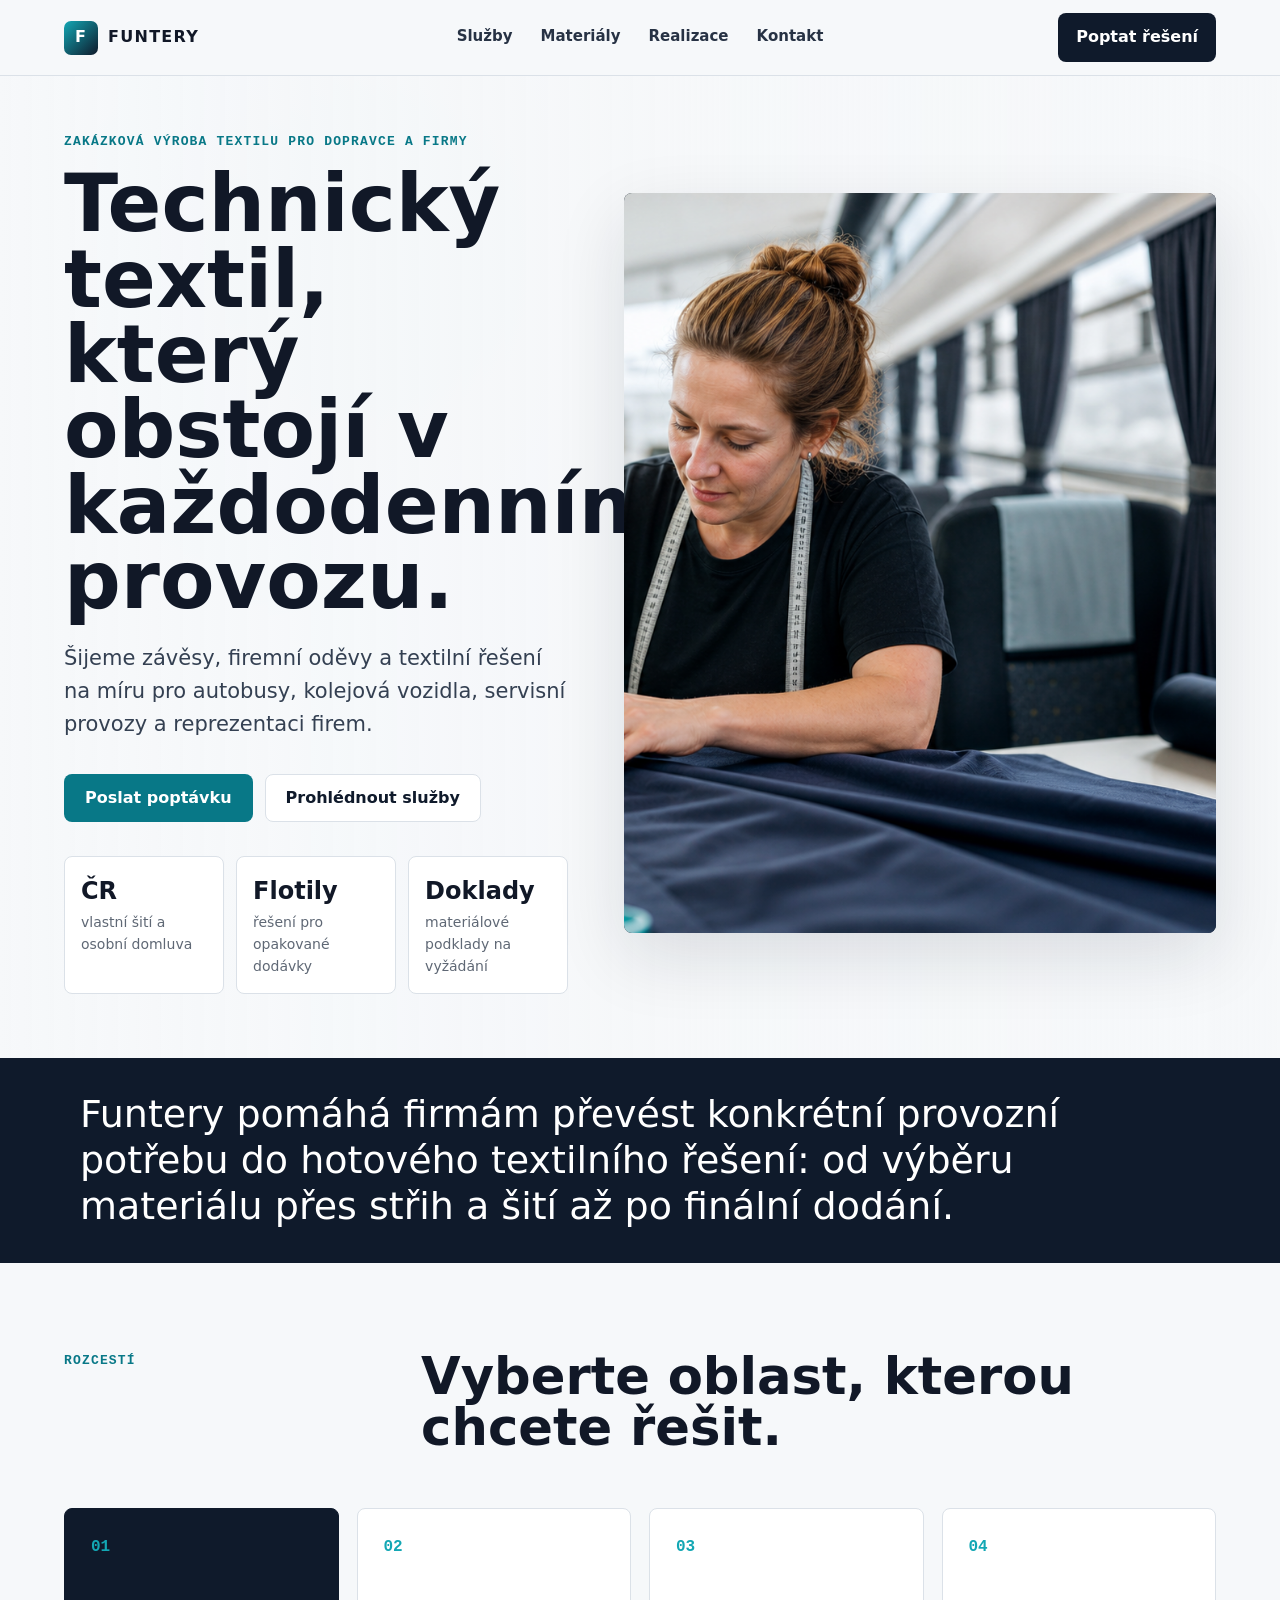
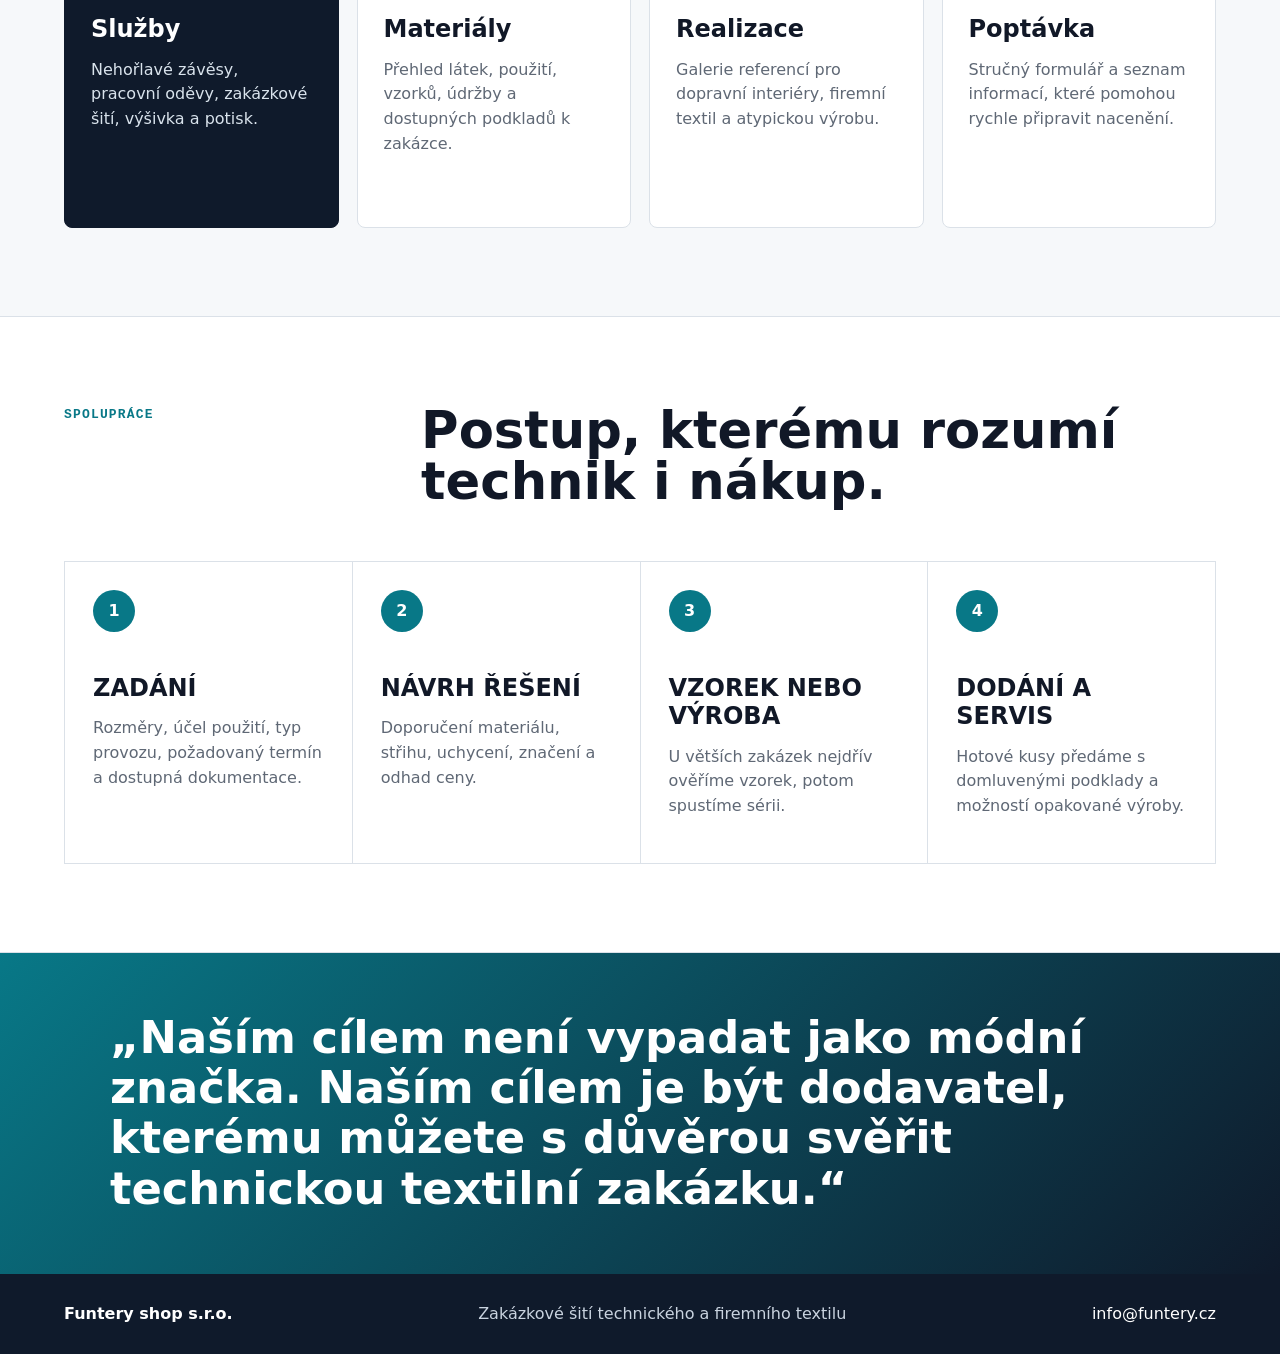
==== commit 3d24d24f: "Revise text for improved clarity and emphasis Updated text for clarity and emphasis in various secti" ====
--- a/index.html
+++ b/index.html
@@ -82,7 +82,7 @@
           <a class="link-card" href="realizace.html">
             <span class="card-number">03</span>
             <h3>Realizace</h3>
-            <p>Připravená galerie referencí pro dopravní interiéry, firemní textil a atypickou výrobu.</p>
+            <p>Galerie referencí pro dopravní interiéry, firemní textil a atypickou výrobu.</p>
           </a>
           <a class="link-card" href="kontakt.html">
             <span class="card-number">04</span>
@@ -100,29 +100,29 @@
         <div class="process">
           <div>
             <span>1</span>
-            <h3>Zadání</h3>
+            <h3>ZADÁNÍ</h3>
             <p>Rozměry, účel použití, typ provozu, požadovaný termín a dostupná dokumentace.</p>
           </div>
           <div>
             <span>2</span>
-            <h3>Návrh řešení</h3>
+            <h3>NÁVRH ŘEŠENÍ</h3>
             <p>Doporučení materiálu, střihu, uchycení, značení a odhad ceny.</p>
           </div>
           <div>
             <span>3</span>
-            <h3>Vzorek nebo výroba</h3>
+            <h3>VZOREK NEBO VÝROBA</h3>
             <p>U větších zakázek nejdřív ověříme vzorek, potom spustíme sérii.</p>
           </div>
           <div>
             <span>4</span>
-            <h3>Dodání a servis</h3>
+            <h3>DODÁNÍ A SERVIS</h3>
             <p>Hotové kusy předáme s domluvenými podklady a možností opakované výroby.</p>
           </div>
         </div>
       </section>
 
       <section class="quote-band">
-        <p>„Cílem není vypadat jako módní značka. Cílem je působit jako dodavatel, kterému může velká firma svěřit technickou textilní zakázku.“</p>
+        <p>„Naším cílem není vypadat jako módní značka. Naším cílem je být dodavatel, kterému můžete s důvěrou svěřit technickou textilní zakázku.“</p>
       </section>
     </main>
 
